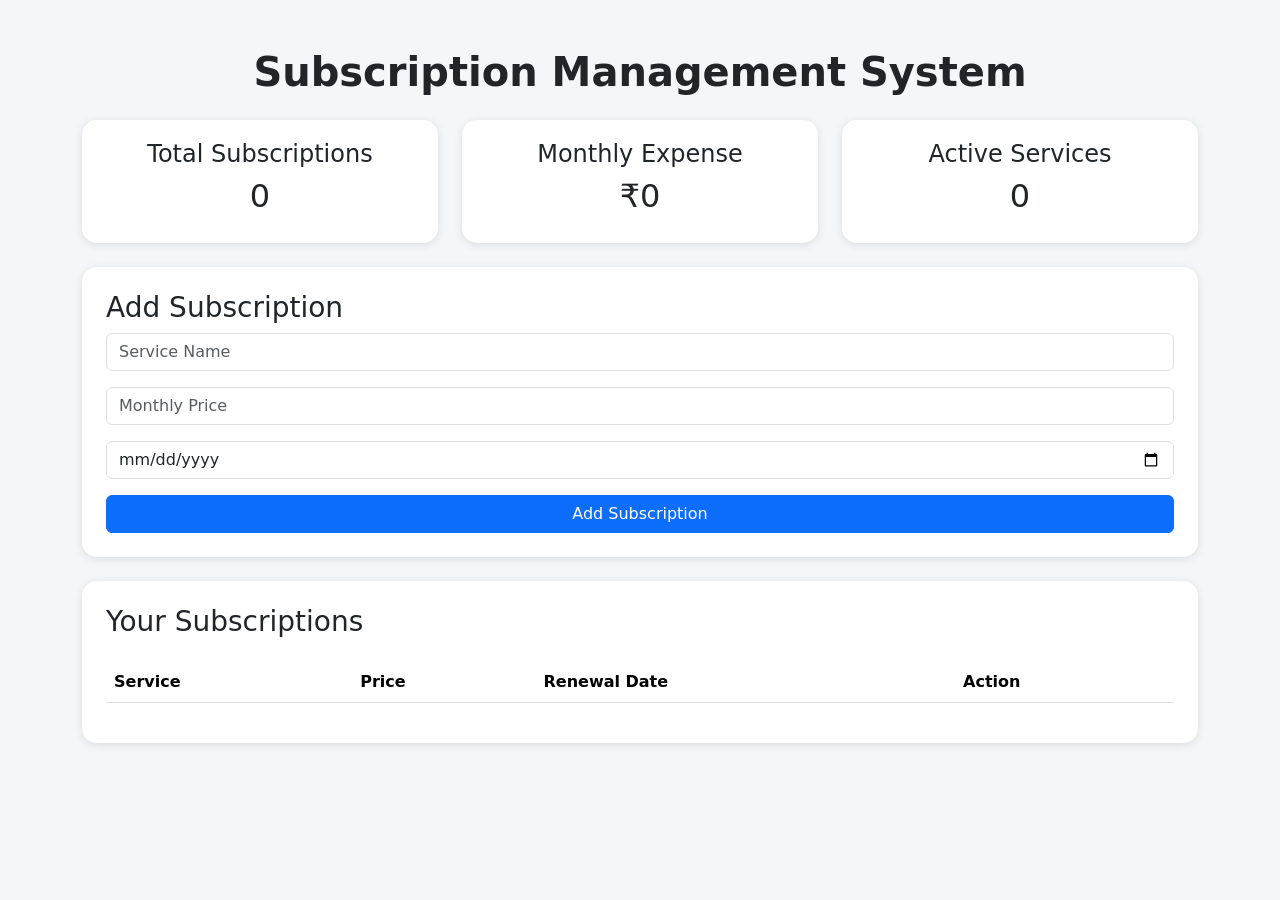
==== index.html @ 7b6d4971 "code" ====
<!DOCTYPE html>
<html lang="en">
<head>
<meta charset="UTF-8">
<meta name="viewport" content="width=device-width, initial-scale=1.0">

<title>Subscription Manager</title>

<link href="https://cdn.jsdelivr.net/npm/bootstrap@5.3.3/dist/css/bootstrap.min.css" rel="stylesheet">

<link rel="stylesheet" href="index.css">
</head>

<body>

<div class="container py-5">

    <h1 class="text-center mb-4">
        Subscription Management System
    </h1>

    <div class="row mb-4">

        <div class="col-md-4">
            <div class="card summary">
                <h4>Total Subscriptions</h4>
                <h2 id="totalSubs">0</h2>
            </div>
        </div>

        <div class="col-md-4">
            <div class="card summary">
                <h4>Monthly Expense</h4>
                <h2>₹<span id="totalExpense">0</span></h2>
            </div>
        </div>

        <div class="col-md-4">
            <div class="card summary">
                <h4>Active Services</h4>
                <h2 id="activeSubs">0</h2>
            </div>
        </div>

    </div>

    <div class="card p-4 mb-4">

        <h3>Add Subscription</h3>

        <form id="subscriptionForm">

            <input
                type="text"
                id="service"
                class="form-control mb-3"
                placeholder="Service Name"
                required
            >

            <input
                type="number"
                id="price"
                class="form-control mb-3"
                placeholder="Monthly Price"
                required
            >

            <input
                type="date"
                id="renewalDate"
                class="form-control mb-3"
                required
            >

            <button class="btn btn-primary">
                Add Subscription
            </button>

        </form>

    </div>

    <div class="card p-4">

        <h3>Your Subscriptions</h3>

        <table class="table mt-3">

            <thead>

                <tr>
                    <th>Service</th>
                    <th>Price</th>
                    <th>Renewal Date</th>
                    <th>Action</th>
                </tr>

            </thead>

            <tbody id="subscriptionList">

            </tbody>

        </table>

    </div>

</div>

<script src="p.js"></script>

</body>
</html>
---- index.css ----
body{
    background:#f4f6f9;
}

.summary{
    padding:20px;
    text-align:center;
    border:none;
    box-shadow:0 2px 10px rgba(0,0,0,.1);
}

.card{
    border:none;
    box-shadow:0 2px 10px rgba(0,0,0,.1);
    border-radius:15px;
}

h1{
    font-weight:bold;
}

button{
    width:100%;
}
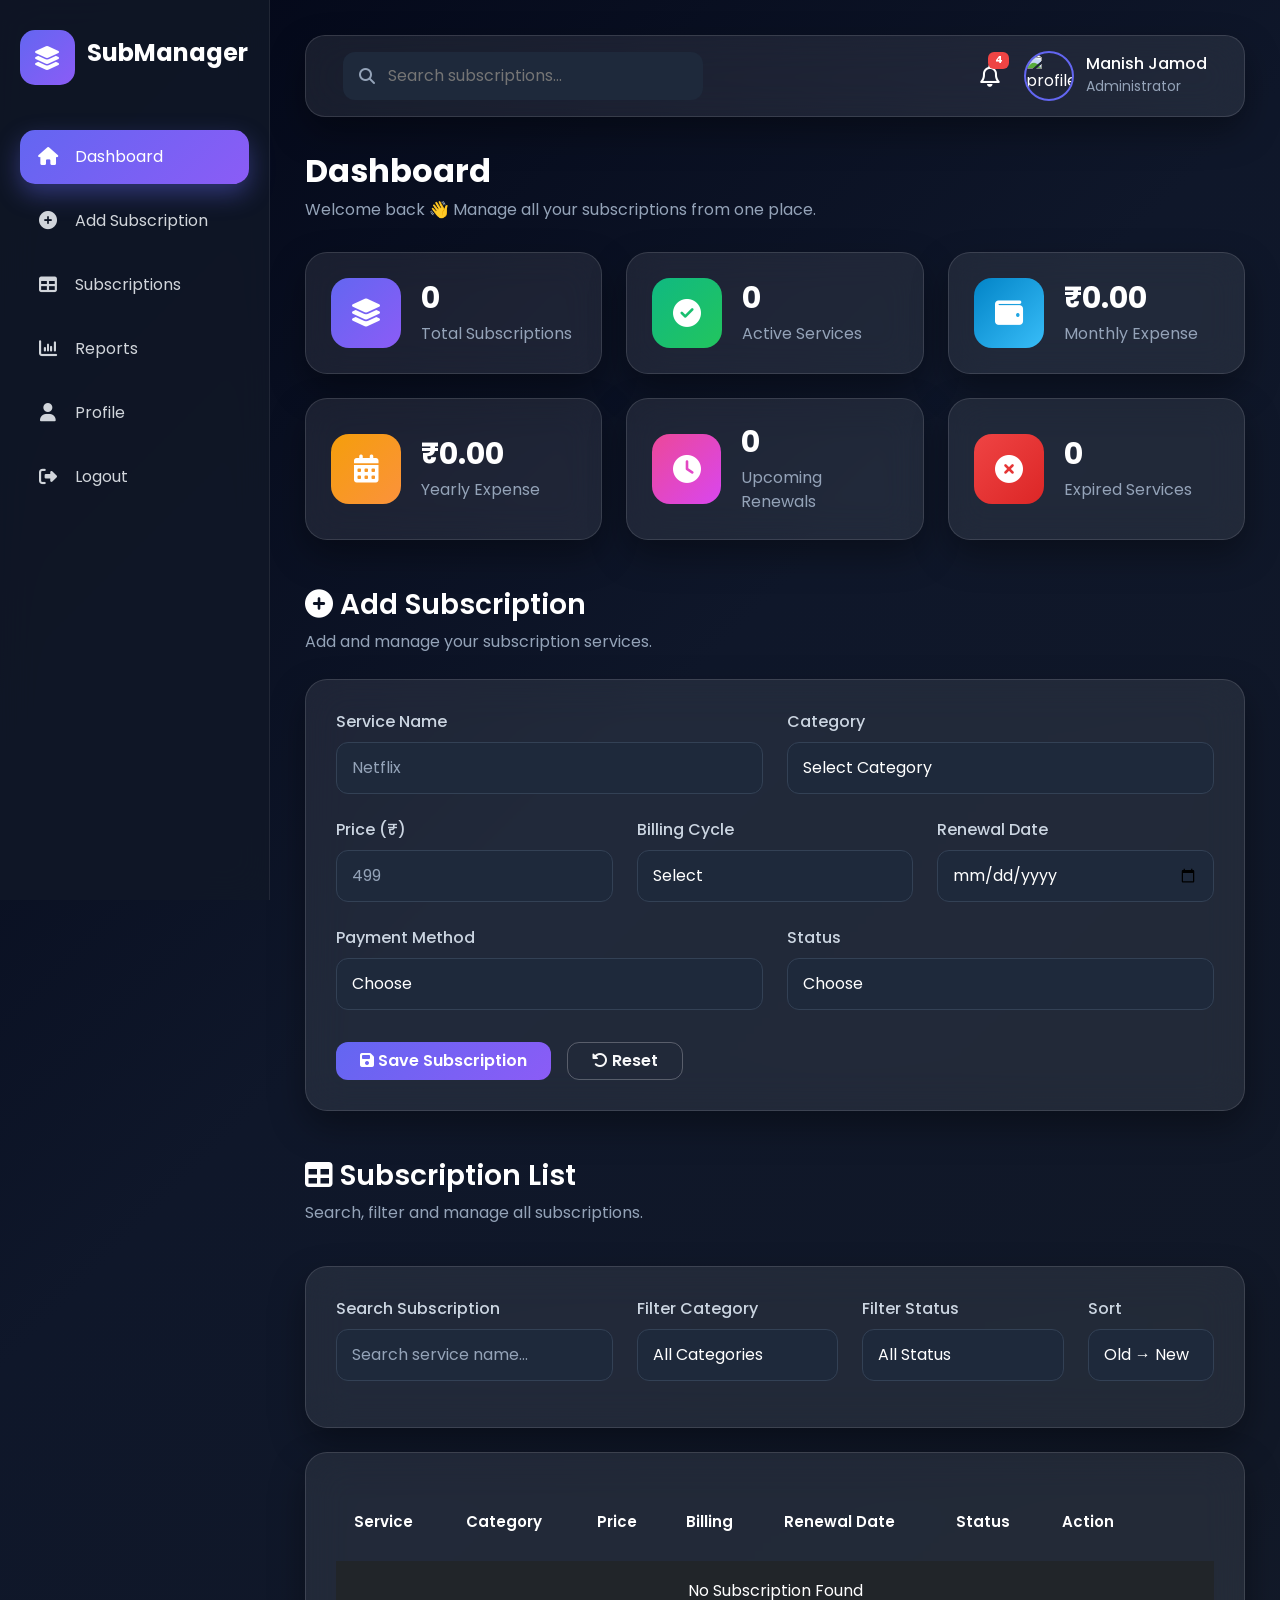
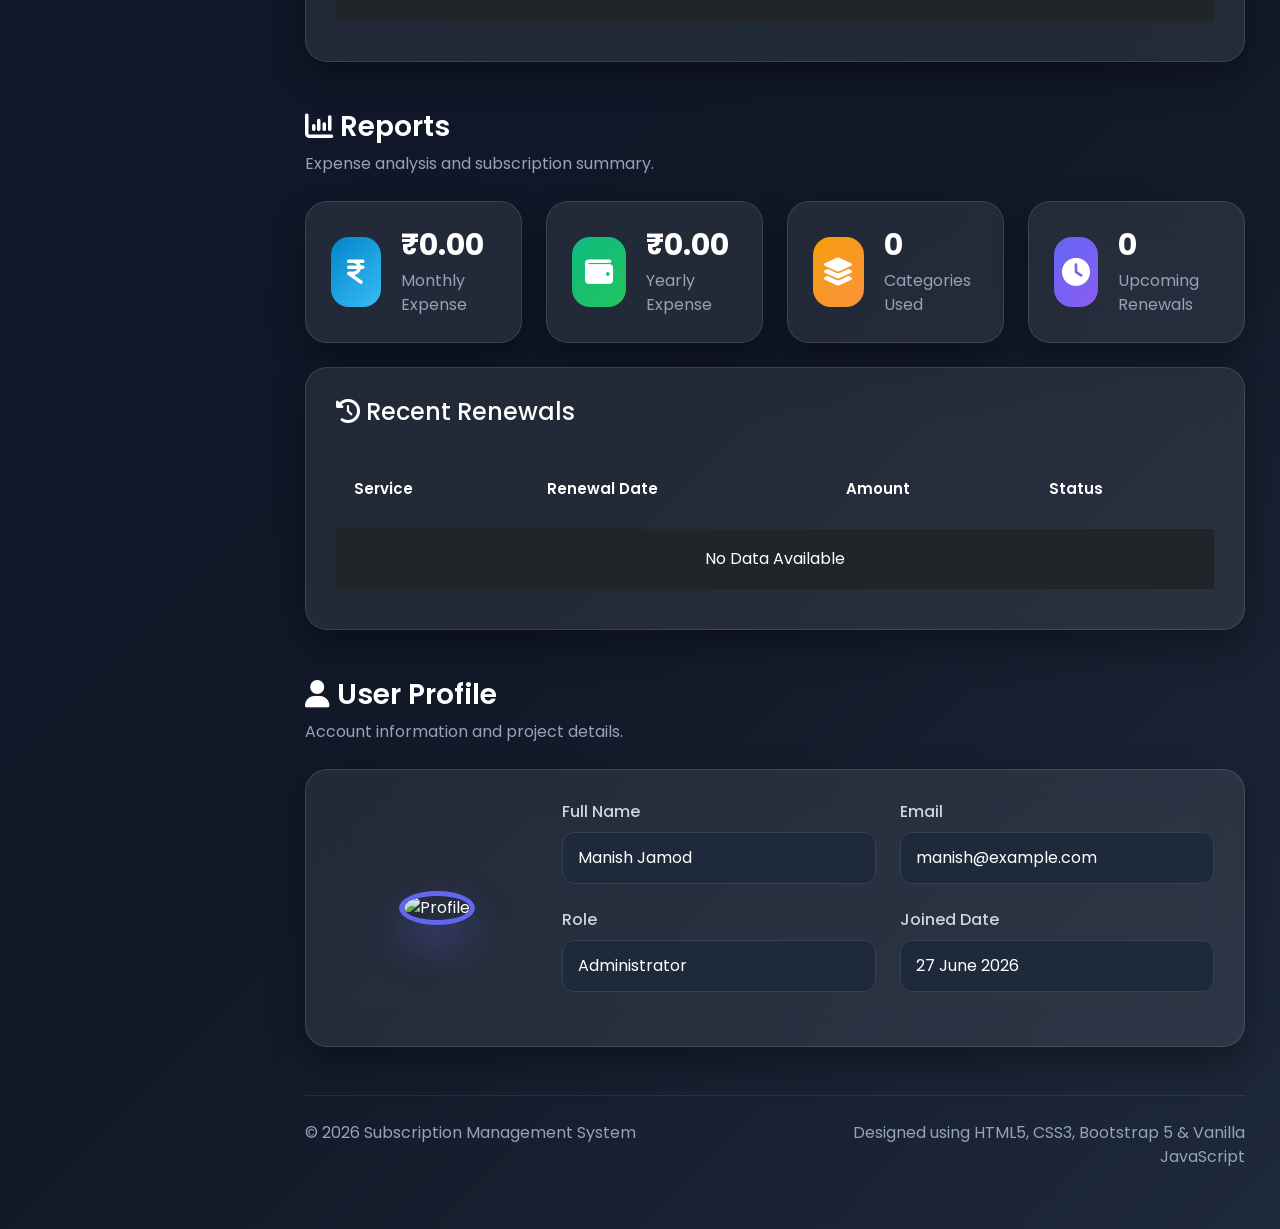
==== commit 8ed99f12: "project" ====
--- a/index.html
+++ b/index.html
@@ -1,114 +1,1150 @@
 <!DOCTYPE html>
 <html lang="en">
+
 <head>
-<meta charset="UTF-8">
-<meta name="viewport" content="width=device-width, initial-scale=1.0">
-
-<title>Subscription Manager</title>
-
-<link href="https://cdn.jsdelivr.net/npm/bootstrap@5.3.3/dist/css/bootstrap.min.css" rel="stylesheet">
-
-<link rel="stylesheet" href="index.css">
+
+    <meta charset="UTF-8">
+    <meta name="viewport" content="width=device-width, initial-scale=1.0">
+
+    <title>Subscription Management System</title>
+
+    <!-- Bootstrap CSS -->
+    <link href="https://cdn.jsdelivr.net/npm/bootstrap@5.3.3/dist/css/bootstrap.min.css" rel="stylesheet">
+
+    <!-- Font Awesome -->
+    <link rel="stylesheet"
+        href="https://cdnjs.cloudflare.com/ajax/libs/font-awesome/6.7.1/css/all.min.css">
+
+    <!-- Google Font -->
+    <link
+        href="https://fonts.googleapis.com/css2?family=Poppins:wght@300;400;500;600;700&display=swap"
+        rel="stylesheet">
+
+    <!-- Custom CSS -->
+    <link rel="stylesheet" href="index.css">
+
 </head>
 
 <body>
 
-<div class="container py-5">
-
-    <h1 class="text-center mb-4">
-        Subscription Management System
-    </h1>
-
-    <div class="row mb-4">
-
-        <div class="col-md-4">
-            <div class="card summary">
-                <h4>Total Subscriptions</h4>
-                <h2 id="totalSubs">0</h2>
+<div class="wrapper">
+
+    <!-- ================= SIDEBAR ================= -->
+
+    <aside class="sidebar">
+
+        <div class="logo">
+
+            <i class="fa-solid fa-layer-group"></i>
+
+            <h3>SubManager</h3>
+
+        </div>
+
+        <ul class="menu">
+
+            <li class="active">
+
+                <a href="#dashboard">
+
+                    <i class="fa-solid fa-house"></i>
+
+                    <span>Dashboard</span>
+
+                </a>
+
+            </li>
+
+            <li>
+
+                <a href="#subscription">
+
+                    <i class="fa-solid fa-plus-circle"></i>
+
+                    <span>Add Subscription</span>
+
+                </a>
+
+            </li>
+
+            <li>
+
+                <a href="#table">
+
+                    <i class="fa-solid fa-table"></i>
+
+                    <span>Subscriptions</span>
+
+                </a>
+
+            </li>
+
+            <li>
+
+                <a href="#reports">
+
+                    <i class="fa-solid fa-chart-column"></i>
+
+                    <span>Reports</span>
+
+                </a>
+
+            </li>
+
+            <li>
+
+                <a href="#profile">
+
+                    <i class="fa-solid fa-user"></i>
+
+                    <span>Profile</span>
+
+                </a>
+
+            </li>
+
+            <li>
+
+                <a href="login.html">
+
+                    <i class="fa-solid fa-right-from-bracket"></i>
+
+                    <span>Logout</span>
+
+                </a>
+
+            </li>
+
+        </ul>
+
+    </aside>
+
+    <!-- ================= MAIN ================= -->
+
+    <main class="main-content">
+
+        <!-- ================= NAVBAR ================= -->
+
+        <nav class="navbar navbar-expand-lg top-navbar">
+
+            <div class="container-fluid">
+
+                <button class="btn menu-btn d-lg-none">
+
+                    <i class="fa-solid fa-bars"></i>
+
+                </button>
+
+                <!-- Search -->
+
+                <div class="search-box">
+
+                    <i class="fa-solid fa-search"></i>
+
+                    <input
+                        type="text"
+                        id="searchInput"
+                        placeholder="Search subscriptions...">
+
+                </div>
+
+                <div class="nav-right">
+
+                    <!-- Notification -->
+
+                    <div class="notification">
+
+                        <i class="fa-regular fa-bell"></i>
+
+                        <span class="badge">4</span>
+
+                    </div>
+
+                    <!-- User -->
+
+                    <div class="user-profile">
+
+                        <img
+                        src="https://i.pravatar.cc/150?img=12"
+                        alt="profile">
+
+                        <div>
+
+                            <h6>Manish Jamod</h6>
+
+                            <small>Administrator</small>
+
+                        </div>
+
+                    </div>
+
+                </div>
+
             </div>
-        </div>
-
-        <div class="col-md-4">
-            <div class="card summary">
-                <h4>Monthly Expense</h4>
-                <h2>₹<span id="totalExpense">0</span></h2>
+
+        </nav>
+
+        <!-- ================= DASHBOARD ================= -->
+
+        <section
+        id="dashboard"
+        class="dashboard-section">
+
+            <div class="page-title">
+
+                <h2>
+
+                    Dashboard
+
+                </h2>
+
+                <p>
+
+                    Welcome back 👋 Manage all your subscriptions from one place.
+
+                </p>
+
             </div>
-        </div>
-
-        <div class="col-md-4">
-            <div class="card summary">
-                <h4>Active Services</h4>
-                <h2 id="activeSubs">0</h2>
+
+            <!-- Dashboard Cards -->
+
+            <div class="row g-4">
+
+                <div class="col-lg-4 col-md-6">
+
+                    <div class="dashboard-card">
+
+                        <div class="card-icon purple">
+
+                            <i class="fa-solid fa-layer-group"></i>
+
+                        </div>
+
+                        <div>
+
+                            <h3 id="totalSubscriptions">
+
+                                0
+
+                            </h3>
+
+                            <p>Total Subscriptions</p>
+
+                        </div>
+
+                    </div>
+
+                </div>
+
+                <div class="col-lg-4 col-md-6">
+
+                    <div class="dashboard-card">
+
+                        <div class="card-icon green">
+
+                            <i class="fa-solid fa-circle-check"></i>
+
+                        </div>
+
+                        <div>
+
+                            <h3 id="activeSubscriptions">
+
+                                0
+
+                            </h3>
+
+                            <p>Active Services</p>
+
+                        </div>
+
+                    </div>
+
+                </div>
+
+                <div class="col-lg-4 col-md-6">
+
+                    <div class="dashboard-card">
+
+                        <div class="card-icon blue">
+
+                            <i class="fa-solid fa-wallet"></i>
+
+                        </div>
+
+                        <div>
+
+                            <h3 id="monthlyExpense">
+
+                                ₹0
+
+                            </h3>
+
+                            <p>Monthly Expense</p>
+
+                        </div>
+
+                    </div>
+
+                </div>
+
+                <div class="col-lg-4 col-md-6">
+
+                    <div class="dashboard-card">
+
+                        <div class="card-icon orange">
+
+                            <i class="fa-solid fa-calendar-days"></i>
+
+                        </div>
+
+                        <div>
+
+                            <h3 id="yearlyExpense">
+
+                                ₹0
+
+                            </h3>
+
+                            <p>Yearly Expense</p>
+
+                        </div>
+
+                    </div>
+
+                </div>
+
+                <div class="col-lg-4 col-md-6">
+
+                    <div class="dashboard-card">
+
+                        <div class="card-icon pink">
+
+                            <i class="fa-solid fa-clock"></i>
+
+                        </div>
+
+                        <div>
+
+                            <h3 id="upcomingRenewals">
+
+                                0
+
+                            </h3>
+
+                            <p>Upcoming Renewals</p>
+
+                        </div>
+
+                    </div>
+
+                </div>
+
+                <div class="col-lg-4 col-md-6">
+
+                    <div class="dashboard-card">
+
+                        <div class="card-icon red">
+
+                            <i class="fa-solid fa-circle-xmark"></i>
+
+                        </div>
+
+                        <div>
+
+                            <h3 id="expiredSubscriptions">
+
+                                0
+
+                            </h3>
+
+                            <p>Expired Services</p>
+
+                        </div>
+
+                    </div>
+
+                </div>
+
             </div>
-        </div>
+
+            <!-- Next Part Continues Here -->
+                         <!-- ================= ADD SUBSCRIPTION ================= -->
+
+            <section
+                id="subscription"
+                class="content-section mt-5">
+
+                <div class="section-header">
+
+                    <h3>
+
+                        <i class="fa-solid fa-plus-circle"></i>
+
+                        Add Subscription
+
+                    </h3>
+
+                    <p>
+
+                        Add and manage your subscription services.
+
+                    </p>
+
+                </div>
+
+                <div class="glass-card">
+
+                    <form id="subscriptionForm">
+
+                        <div class="row">
+
+                            <!-- Service Name -->
+
+                            <div class="col-lg-6 mb-4">
+
+                                <label class="form-label">
+
+                                    Service Name
+
+                                </label>
+
+                                <input
+                                    type="text"
+                                    id="service"
+                                    class="form-control"
+                                    placeholder="Netflix"
+                                    required>
+
+                            </div>
+
+                            <!-- Category -->
+
+                            <div class="col-lg-6 mb-4">
+
+                                <label class="form-label">
+
+                                    Category
+
+                                </label>
+
+                                <select
+                                    id="category"
+                                    class="form-select"
+                                    required>
+
+                                    <option value="">Select Category</option>
+
+                                    <option>Entertainment</option>
+
+                                    <option>Music</option>
+
+                                    <option>Education</option>
+
+                                    <option>Cloud Storage</option>
+
+                                    <option>Software</option>
+
+                                    <option>Gaming</option>
+
+                                    <option>Shopping</option>
+
+                                    <option>Productivity</option>
+
+                                    <option>Health</option>
+
+                                    <option>Other</option>
+
+                                </select>
+
+                            </div>
+
+                            <!-- Price -->
+
+                            <div class="col-lg-4 mb-4">
+
+                                <label class="form-label">
+
+                                    Price (₹)
+
+                                </label>
+
+                                <input
+                                    type="number"
+                                    id="price"
+                                    class="form-control"
+                                    placeholder="499"
+                                    required>
+
+                            </div>
+
+                            <!-- Billing -->
+
+                            <div class="col-lg-4 mb-4">
+
+                                <label class="form-label">
+
+                                    Billing Cycle
+
+                                </label>
+
+                                <select
+                                    id="billing"
+                                    class="form-select"
+                                    required>
+
+                                    <option value="">Select</option>
+
+                                    <option>Monthly</option>
+
+                                    <option>Quarterly</option>
+
+                                    <option>Half Yearly</option>
+
+                                    <option>Yearly</option>
+
+                                </select>
+
+                            </div>
+
+                            <!-- Renewal -->
+
+                            <div class="col-lg-4 mb-4">
+
+                                <label class="form-label">
+
+                                    Renewal Date
+
+                                </label>
+
+                                <input
+                                    type="date"
+                                    id="renewal"
+                                    class="form-control"
+                                    required>
+
+                            </div>
+
+                            <!-- Payment -->
+
+                            <div class="col-lg-6 mb-4">
+
+                                <label class="form-label">
+
+                                    Payment Method
+
+                                </label>
+
+                                <select
+                                    id="payment"
+                                    class="form-select"
+                                    required>
+
+                                    <option value="">Choose</option>
+
+                                    <option>Credit Card</option>
+
+                                    <option>Debit Card</option>
+
+                                    <option>UPI</option>
+
+                                    <option>Net Banking</option>
+
+                                    <option>PayPal</option>
+
+                                    <option>Cash</option>
+
+                                </select>
+
+                            </div>
+
+                            <!-- Status -->
+
+                            <div class="col-lg-6 mb-4">
+
+                                <label class="form-label">
+
+                                    Status
+
+                                </label>
+
+                                <select
+                                    id="status"
+                                    class="form-select"
+                                    required>
+
+                                    <option value="">Choose</option>
+
+                                    <option>Active</option>
+
+                                    <option>Expired</option>
+
+                                    <option>Cancelled</option>
+
+                                </select>
+
+                            </div>
+
+                        </div>
+
+                        <div class="d-flex gap-3 mt-2">
+
+                            <button
+                                type="submit"
+                                class="btn btn-primary px-4">
+
+                                <i class="fa-solid fa-floppy-disk"></i>
+
+                                Save Subscription
+
+                            </button>
+
+                            <button
+                                type="reset"
+                                class="btn btn-outline-light px-4">
+
+                                <i class="fa-solid fa-rotate-left"></i>
+
+                                Reset
+
+                            </button>
+
+                        </div>
+
+                    </form>
+
+                </div>
+
+            </section>
+
+            <!-- ================= NEXT PART ================= -->
+
+            <!-- Part 3 starts from here -->
+                         <!-- ================= SUBSCRIPTION TABLE ================= -->
+
+            <section
+                id="table"
+                class="content-section mt-5">
+
+                <div class="section-header d-flex justify-content-between align-items-center flex-wrap">
+
+                    <div>
+
+                        <h3>
+
+                            <i class="fa-solid fa-table"></i>
+
+                            Subscription List
+
+                        </h3>
+
+                        <p>
+
+                            Search, filter and manage all subscriptions.
+
+                        </p>
+
+                    </div>
+
+                </div>
+
+                <!-- Filters -->
+
+                <div class="glass-card mb-4">
+
+                    <div class="row">
+
+                        <!-- Search -->
+
+                        <div class="col-lg-4 mb-3">
+
+                            <label class="form-label">
+
+                                Search Subscription
+
+                            </label>
+
+                            <input
+                                type="text"
+                                id="tableSearch"
+                                class="form-control"
+                                placeholder="Search service name...">
+
+                        </div>
+
+                        <!-- Category -->
+
+                        <div class="col-lg-3 mb-3">
+
+                            <label class="form-label">
+
+                                Filter Category
+
+                            </label>
+
+                            <select
+                                id="filterCategory"
+                                class="form-select">
+
+                                <option value="All">All Categories</option>
+
+                                <option>Entertainment</option>
+
+                                <option>Music</option>
+
+                                <option>Education</option>
+
+                                <option>Cloud Storage</option>
+
+                                <option>Software</option>
+
+                                <option>Gaming</option>
+
+                                <option>Shopping</option>
+
+                                <option>Productivity</option>
+
+                                <option>Health</option>
+
+                                <option>Other</option>
+
+                            </select>
+
+                        </div>
+
+                        <!-- Status -->
+
+                        <div class="col-lg-3 mb-3">
+
+                            <label class="form-label">
+
+                                Filter Status
+
+                            </label>
+
+                            <select
+                                id="filterStatus"
+                                class="form-select">
+
+                                <option value="All">All Status</option>
+
+                                <option>Active</option>
+
+                                <option>Expired</option>
+
+                                <option>Cancelled</option>
+
+                            </select>
+
+                        </div>
+
+                        <!-- Sort -->
+
+                        <div class="col-lg-2 mb-3">
+
+                            <label class="form-label">
+
+                                Sort
+
+                            </label>
+
+                            <select
+                                id="sortRenewal"
+                                class="form-select">
+
+                                <option value="asc">Old → New</option>
+
+                                <option value="desc">New → Old</option>
+
+                            </select>
+
+                        </div>
+
+                    </div>
+
+                </div>
+
+                <!-- Table -->
+
+                <div class="glass-card">
+
+                    <div class="table-responsive">
+
+                        <table class="table align-middle table-dark table-hover">
+
+                            <thead>
+
+                                <tr>
+
+                                    <th>Service</th>
+
+                                    <th>Category</th>
+
+                                    <th>Price</th>
+
+                                    <th>Billing</th>
+
+                                    <th>Renewal Date</th>
+
+                                    <th>Status</th>
+
+                                    <th width="170">
+
+                                        Action
+
+                                    </th>
+
+                                </tr>
+
+                            </thead>
+
+                            <tbody id="subscriptionTable">
+
+                                <!-- JavaScript will generate rows here -->
+
+                            </tbody>
+
+                        </table>
+
+                    </div>
+
+                </div>
+
+            </section>
+
+            <!-- ================= REPORTS SECTION ================= -->
+
+            <section
+                id="reports"
+                class="content-section mt-5">
+
+                <div class="section-header">
+
+                    <h3>
+
+                        <i class="fa-solid fa-chart-column"></i>
+
+                        Reports
+
+                    </h3>
+
+                    <p>
+
+                        Expense analysis and subscription summary.
+
+                    </p>
+
+                </div>
+
+                <div class="row g-4">
+
+                    <div class="col-lg-3">
+
+                        <div class="dashboard-card">
+
+                            <div class="card-icon blue">
+
+                                <i class="fa-solid fa-indian-rupee-sign"></i>
+
+                            </div>
+
+                            <div>
+
+                                <h3 id="reportMonthly">
+
+                                    ₹0
+
+                                </h3>
+
+                                <p>Monthly Expense</p>
+
+                            </div>
+
+                        </div>
+
+                    </div>
+
+                    <div class="col-lg-3">
+
+                        <div class="dashboard-card">
+
+                            <div class="card-icon green">
+
+                                <i class="fa-solid fa-wallet"></i>
+
+                            </div>
+
+                            <div>
+
+                                <h3 id="reportYearly">
+
+                                    ₹0
+
+                                </h3>
+
+                                <p>Yearly Expense</p>
+
+                            </div>
+
+                        </div>
+
+                    </div>
+
+                    <div class="col-lg-3">
+
+                        <div class="dashboard-card">
+
+                            <div class="card-icon orange">
+
+                                <i class="fa-solid fa-layer-group"></i>
+
+                            </div>
+
+                            <div>
+
+                                <h3 id="categoryCount">
+
+                                    0
+
+                                </h3>
+
+                                <p>Categories Used</p>
+
+                            </div>
+
+                        </div>
+
+                    </div>
+
+                    <div class="col-lg-3">
+
+                        <div class="dashboard-card">
+
+                            <div class="card-icon purple">
+
+                                <i class="fa-solid fa-clock"></i>
+
+                            </div>
+
+                            <div>
+
+                                <h3 id="renewalCount">
+
+                                    0
+
+                                </h3>
+
+                                <p>Upcoming Renewals</p>
+
+                            </div>
+
+                        </div>
+
+                    </div>
+
+                </div>
+
+                <!-- Continue in Part 4 -->
+                                 <!-- Recent Renewals -->
+
+                <div class="glass-card mt-4">
+
+                    <h4 class="mb-4">
+
+                        <i class="fa-solid fa-clock-rotate-left"></i>
+
+                        Recent Renewals
+
+                    </h4>
+
+                    <div class="table-responsive">
+
+                        <table class="table table-dark table-hover align-middle">
+
+                            <thead>
+
+                                <tr>
+
+                                    <th>Service</th>
+                                    <th>Renewal Date</th>
+                                    <th>Amount</th>
+                                    <th>Status</th>
+
+                                </tr>
+
+                            </thead>
+
+                            <tbody id="recentRenewals">
+
+                                <!-- JavaScript will populate recent renewals -->
+
+                            </tbody>
+
+                        </table>
+
+                    </div>
+
+                </div>
+
+            </section>
+
+            <!-- ================= PROFILE SECTION ================= -->
+
+            <section
+                id="profile"
+                class="content-section mt-5">
+
+                <div class="section-header">
+
+                    <h3>
+
+                        <i class="fa-solid fa-user"></i>
+
+                        User Profile
+
+                    </h3>
+
+                    <p>
+
+                        Account information and project details.
+
+                    </p>
+
+                </div>
+
+                <div class="glass-card">
+
+                    <div class="row align-items-center">
+
+                        <div class="col-lg-3 text-center">
+
+                            <img
+                                src="https://i.pravatar.cc/250?img=12"
+                                class="img-fluid rounded-circle profile-image"
+                                alt="Profile">
+
+                        </div>
+
+                        <div class="col-lg-9">
+
+                            <div class="row">
+
+                                <div class="col-md-6 mb-4">
+
+                                    <label class="form-label">
+
+                                        Full Name
+
+                                    </label>
+
+                                    <input
+                                        type="text"
+                                        class="form-control"
+                                        value="Manish Jamod"
+                                        readonly>
+
+                                </div>
+
+                                <div class="col-md-6 mb-4">
+
+                                    <label class="form-label">
+
+                                        Email
+
+                                    </label>
+
+                                    <input
+                                        type="email"
+                                        class="form-control"
+                                        value="manish@example.com"
+                                        readonly>
+
+                                </div>
+
+                                <div class="col-md-6 mb-4">
+
+                                    <label class="form-label">
+
+                                        Role
+
+                                    </label>
+
+                                    <input
+                                        type="text"
+                                        class="form-control"
+                                        value="Administrator"
+                                        readonly>
+
+                                </div>
+
+                                <div class="col-md-6 mb-4">
+
+                                    <label class="form-label">
+
+                                        Joined Date
+
+                                    </label>
+
+                                    <input
+                                        type="text"
+                                        class="form-control"
+                                        value="27 June 2026"
+                                        readonly>
+
+                                </div>
+
+                            </div>
+
+                        </div>
+
+                    </div>
+
+                </div>
+
+            </section>
+
+            <!-- ================= FOOTER ================= -->
+
+            <footer class="footer mt-5">
+
+                <div class="row">
+
+                    <div class="col-md-6">
+
+                        <p>
+
+                            © 2026 Subscription Management System
+
+                        </p>
+
+                    </div>
+
+                    <div class="col-md-6 text-md-end">
+
+                        <p>
+
+                            Designed using HTML5, CSS3, Bootstrap 5 & Vanilla JavaScript
+
+                        </p>
+
+                    </div>
+
+                </div>
+
+            </footer>
+
+        </main>
 
     </div>
 
-    <div class="card p-4 mb-4">
-
-        <h3>Add Subscription</h3>
-
-        <form id="subscriptionForm">
-
-            <input
-                type="text"
-                id="service"
-                class="form-control mb-3"
-                placeholder="Service Name"
-                required
-            >
-
-            <input
-                type="number"
-                id="price"
-                class="form-control mb-3"
-                placeholder="Monthly Price"
-                required
-            >
-
-            <input
-                type="date"
-                id="renewalDate"
-                class="form-control mb-3"
-                required
-            >
-
-            <button class="btn btn-primary">
-                Add Subscription
-            </button>
-
-        </form>
-
-    </div>
-
-    <div class="card p-4">
-
-        <h3>Your Subscriptions</h3>
-
-        <table class="table mt-3">
-
-            <thead>
-
-                <tr>
-                    <th>Service</th>
-                    <th>Price</th>
-                    <th>Renewal Date</th>
-                    <th>Action</th>
-                </tr>
-
-            </thead>
-
-            <tbody id="subscriptionList">
-
-            </tbody>
-
-        </table>
-
-    </div>
-
-</div>
-
-<script src="p.js"></script>
+    <!-- Bootstrap -->
+
+    <script src="https://cdn.jsdelivr.net/npm/bootstrap@5.3.3/dist/js/bootstrap.bundle.min.js"></script>
+
+    <!-- Custom JavaScript -->
+
+    <script src="p.js"></script>
 
 </body>
+
 </html>
--- a/index.css
+++ b/index.css
@@ -1,24 +1,1061 @@
+/* ==========================================
+   GOOGLE FONT & RESET
+========================================== */
+
+*{
+    margin:0;
+    padding:0;
+    box-sizing:border-box;
+    font-family:'Poppins',sans-serif;
+}
+
+:root{
+
+    --primary:#6366f1;
+    --secondary:#8b5cf6;
+    --success:#22c55e;
+    --danger:#ef4444;
+    --warning:#f59e0b;
+    --info:#0ea5e9;
+
+    --dark:#0f172a;
+    --dark2:#111827;
+    --dark3:#1e293b;
+
+    --white:#ffffff;
+    --text:#cbd5e1;
+
+    --glass:rgba(255,255,255,.08);
+    --glass2:rgba(255,255,255,.12);
+
+    --border:rgba(255,255,255,.12);
+
+    --shadow:
+    0 15px 35px rgba(0,0,0,.35);
+
+}
+
 body{
-    background:#f4f6f9;
-}
-
-.summary{
-    padding:20px;
+
+    background:
+    linear-gradient(
+        135deg,
+        #020617,
+        #0f172a,
+        #111827,
+        #1e293b
+    );
+
+    color:var(--white);
+
+    min-height:100vh;
+
+    overflow-x:hidden;
+
+}
+
+/* ==========================================
+   WRAPPER
+========================================== */
+
+.wrapper{
+
+    display:flex;
+
+    min-height:100vh;
+
+}
+
+/* ==========================================
+   SIDEBAR
+========================================== */
+
+.sidebar{
+
+    width:270px;
+
+    background:rgba(17,24,39,.85);
+
+    backdrop-filter:blur(18px);
+
+    border-right:1px solid rgba(255,255,255,.08);
+
+    position:fixed;
+
+    left:0;
+
+    top:0;
+
+    bottom:0;
+
+    padding:30px 20px;
+
+    z-index:1000;
+
+}
+
+.logo{
+
+    display:flex;
+
+    align-items:center;
+
+    gap:12px;
+
+    margin-bottom:45px;
+
+}
+
+.logo i{
+
+    width:55px;
+    height:55px;
+
+    border-radius:15px;
+
+    display:flex;
+    justify-content:center;
+    align-items:center;
+
+    font-size:24px;
+
+    background:
+    linear-gradient(
+        135deg,
+        var(--primary),
+        var(--secondary)
+    );
+
+}
+
+.logo h3{
+
+    font-size:24px;
+
+    font-weight:700;
+
+}
+
+.menu{
+
+    list-style:none;
+
+    padding-left:0;
+
+}
+
+.menu li{
+
+    margin-bottom:10px;
+
+}
+
+.menu li a{
+
+    display:flex;
+
+    align-items:center;
+
+    gap:15px;
+
+    text-decoration:none;
+
+    color:#d1d5db;
+
+    padding:15px;
+
+    border-radius:15px;
+
+    transition:.35s;
+
+}
+
+.menu li a i{
+
+    width:25px;
+
     text-align:center;
+
+    font-size:18px;
+
+}
+
+.menu li:hover a{
+
+    background:var(--glass);
+
+    color:#fff;
+
+}
+
+.menu li.active a{
+
+    background:
+    linear-gradient(
+        135deg,
+        var(--primary),
+        var(--secondary)
+    );
+
+    color:#fff;
+
+    box-shadow:
+    0 10px 25px rgba(99,102,241,.4);
+
+}
+
+/* ==========================================
+   MAIN
+========================================== */
+
+.main-content{
+
+    margin-left:270px;
+
+    width:calc(100% - 270px);
+
+    padding:35px;
+
+}
+
+/* ==========================================
+   NAVBAR
+========================================== */
+
+.top-navbar{
+
+    background:var(--glass);
+
+    backdrop-filter:blur(20px);
+
+    border:1px solid var(--border);
+
+    border-radius:20px;
+
+    padding:15px 25px;
+
+    margin-bottom:35px;
+
+    box-shadow:var(--shadow);
+
+}
+
+.search-box{
+
+    position:relative;
+
+    width:360px;
+
+}
+
+.search-box input{
+
+    width:100%;
+
+    background:#1e293b;
+
     border:none;
-    box-shadow:0 2px 10px rgba(0,0,0,.1);
-}
-
-.card{
+
+    outline:none;
+
+    color:#fff;
+
+    border-radius:12px;
+
+    padding:12px 18px 12px 45px;
+
+}
+
+.search-box i{
+
+    position:absolute;
+
+    left:16px;
+
+    top:50%;
+
+    transform:translateY(-50%);
+
+    color:#94a3b8;
+
+}
+
+.nav-right{
+
+    display:flex;
+
+    align-items:center;
+
+    gap:25px;
+
+}
+
+.notification{
+
+    position:relative;
+
+    font-size:22px;
+
+    cursor:pointer;
+
+}
+
+.notification .badge{
+
+    position:absolute;
+
+    top:-8px;
+
+    right:-10px;
+
+    background:#ef4444;
+
+    color:#fff;
+
+    font-size:10px;
+
+}
+
+.user-profile{
+
+    display:flex;
+
+    align-items:center;
+
+    gap:12px;
+
+}
+
+.user-profile img{
+
+    width:50px;
+
+    height:50px;
+
+    border-radius:50%;
+
+    border:2px solid var(--primary);
+
+}
+
+.user-profile h6{
+
+    margin:0;
+
+}
+
+.user-profile small{
+
+    color:#94a3b8;
+
+}
+
+/* ==========================================
+   SECTION TITLES
+========================================== */
+
+.page-title{
+
+    margin-bottom:30px;
+
+}
+
+.page-title h2{
+
+    font-size:32px;
+
+    font-weight:700;
+
+}
+
+.page-title p{
+
+    color:#94a3b8;
+
+}
+
+.section-header{
+
+    margin-bottom:25px;
+
+}
+
+.section-header h3{
+
+    font-weight:600;
+
+}
+
+.section-header p{
+
+    color:#94a3b8;
+
+}
+/* ==========================================
+   DASHBOARD CARDS
+========================================== */
+
+.dashboard-card{
+
+    display:flex;
+
+    align-items:center;
+
+    gap:20px;
+
+    background:var(--glass);
+
+    backdrop-filter:blur(18px);
+
+    border:1px solid var(--border);
+
+    border-radius:22px;
+
+    padding:25px;
+
+    box-shadow:var(--shadow);
+
+    transition:.35s ease;
+
+    height:100%;
+
+}
+
+.dashboard-card:hover{
+
+    transform:translateY(-8px);
+
+    box-shadow:0 25px 45px rgba(0,0,0,.45);
+
+}
+
+.dashboard-card h3{
+
+    margin:0;
+
+    font-size:30px;
+
+    font-weight:700;
+
+}
+
+.dashboard-card p{
+
+    margin-top:6px;
+
+    margin-bottom:0;
+
+    color:#94a3b8;
+
+}
+
+.card-icon{
+
+    width:70px;
+
+    height:70px;
+
+    border-radius:18px;
+
+    display:flex;
+
+    justify-content:center;
+
+    align-items:center;
+
+    font-size:28px;
+
+    color:#fff;
+
+}
+
+.purple{
+
+    background:linear-gradient(135deg,#6366f1,#8b5cf6);
+
+}
+
+.green{
+
+    background:linear-gradient(135deg,#10b981,#22c55e);
+
+}
+
+.blue{
+
+    background:linear-gradient(135deg,#0284c7,#38bdf8);
+
+}
+
+.orange{
+
+    background:linear-gradient(135deg,#f59e0b,#fb923c);
+
+}
+
+.red{
+
+    background:linear-gradient(135deg,#ef4444,#dc2626);
+
+}
+
+.pink{
+
+    background:linear-gradient(135deg,#ec4899,#d946ef);
+
+}
+
+/* ==========================================
+   GLASS CARD
+========================================== */
+
+.glass-card{
+
+    background:var(--glass);
+
+    backdrop-filter:blur(20px);
+
+    border:1px solid var(--border);
+
+    border-radius:22px;
+
+    padding:30px;
+
+    box-shadow:var(--shadow);
+
+}
+
+/* ==========================================
+   FORM
+========================================== */
+
+.form-label{
+
+    color:#cbd5e1;
+
+    font-weight:500;
+
+    margin-bottom:8px;
+
+}
+
+.form-control,
+.form-select{
+
+    background:#1e293b !important;
+
+    color:#fff !important;
+
+    border:1px solid #334155 !important;
+
+    border-radius:12px;
+
+    padding:13px 15px;
+
+    box-shadow:none !important;
+
+    transition:.3s;
+
+}
+
+.form-control:focus,
+.form-select:focus{
+
+    border-color:var(--primary) !important;
+
+    box-shadow:
+    0 0 0 .2rem rgba(99,102,241,.25) !important;
+
+}
+
+.form-control::placeholder{
+
+    color:#94a3b8;
+
+}
+
+/* Dropdown options */
+
+.form-select option{
+
+    background:#111827;
+
+    color:#fff;
+
+}
+
+/* ==========================================
+   BUTTONS
+========================================== */
+
+.btn{
+
+    border-radius:12px;
+
+    font-weight:600;
+
+    transition:.3s;
+
+}
+
+.btn-primary{
+
+    background:linear-gradient(
+        135deg,
+        var(--primary),
+        var(--secondary)
+    );
+
     border:none;
-    box-shadow:0 2px 10px rgba(0,0,0,.1);
-    border-radius:15px;
-}
-
-h1{
-    font-weight:bold;
-}
-
-button{
-    width:100%;
-}
+
+}
+
+.btn-primary:hover{
+
+    transform:translateY(-2px);
+
+    box-shadow:0 12px 30px rgba(99,102,241,.45);
+
+}
+
+.btn-outline-light{
+
+    border:1px solid rgba(255,255,255,.25);
+
+}
+
+.btn-outline-light:hover{
+
+    background:#fff;
+
+    color:#000;
+
+}
+
+/* ==========================================
+   CONTENT SECTION
+========================================== */
+
+.content-section{
+
+    margin-top:45px;
+
+}
+
+/* ==========================================
+   ANIMATION
+========================================== */
+
+.dashboard-card,
+.glass-card{
+
+    animation:fadeUp .6s ease;
+
+}
+
+@keyframes fadeUp{
+
+    from{
+
+        opacity:0;
+
+        transform:translateY(25px);
+
+    }
+
+    to{
+
+        opacity:1;
+
+        transform:translateY(0);
+
+    }
+
+}
+/* ==========================================
+   TABLE
+========================================== */
+
+.table-responsive{
+
+    overflow-x:auto;
+
+}
+
+.table{
+
+    margin-bottom:0;
+
+    border-collapse:separate;
+
+    border-spacing:0 10px;
+
+}
+
+.table thead th{
+
+    background:transparent;
+
+    color:#ffffff;
+
+    font-size:15px;
+
+    font-weight:600;
+
+    border:none;
+
+    padding:18px;
+
+}
+
+.table tbody tr{
+
+    background:rgba(255,255,255,.05);
+
+    transition:.3s;
+
+}
+
+.table tbody tr:hover{
+
+    background:rgba(255,255,255,.10);
+
+    transform:scale(1.01);
+
+}
+
+.table tbody td{
+
+    border:none;
+
+    padding:18px;
+
+    vertical-align:middle;
+
+}
+
+/* ==========================================
+   STATUS BADGES
+========================================== */
+
+.status{
+
+    display:inline-block;
+
+    padding:7px 15px;
+
+    border-radius:30px;
+
+    font-size:13px;
+
+    font-weight:600;
+
+    color:#fff;
+
+}
+
+.status.active{
+
+    background:#16a34a;
+
+}
+
+.status.expired{
+
+    background:#dc2626;
+
+}
+
+.status.cancelled{
+
+    background:#f59e0b;
+
+}
+
+/* ==========================================
+   ACTION BUTTONS
+========================================== */
+
+.action-btn{
+
+    width:40px;
+
+    height:40px;
+
+    border:none;
+
+    border-radius:10px;
+
+    color:#fff;
+
+    margin-right:8px;
+
+    transition:.3s;
+
+}
+
+.edit-btn{
+
+    background:#3b82f6;
+
+}
+
+.delete-btn{
+
+    background:#ef4444;
+
+}
+
+.action-btn:hover{
+
+    transform:translateY(-3px);
+
+    box-shadow:0 10px 20px rgba(0,0,0,.35);
+
+}
+
+/* ==========================================
+   PROFILE
+========================================== */
+
+.profile-image{
+
+    width:180px;
+
+    height:180px;
+
+    object-fit:cover;
+
+    border:5px solid var(--primary);
+
+    box-shadow:0 20px 40px rgba(99,102,241,.35);
+
+}
+
+/* ==========================================
+   FOOTER
+========================================== */
+
+.footer{
+
+    margin-top:50px;
+
+    padding:25px 0;
+
+    border-top:1px solid rgba(255,255,255,.08);
+
+}
+
+.footer p{
+
+    margin:0;
+
+    color:#94a3b8;
+
+}
+
+/* ==========================================
+   SCROLLBAR
+========================================== */
+
+::-webkit-scrollbar{
+
+    width:10px;
+
+}
+
+::-webkit-scrollbar-track{
+
+    background:#0f172a;
+
+}
+
+::-webkit-scrollbar-thumb{
+
+    background:linear-gradient(
+        var(--primary),
+        var(--secondary)
+    );
+
+    border-radius:10px;
+
+}
+
+::-webkit-scrollbar-thumb:hover{
+
+    background:#8b5cf6;
+
+}
+
+/* ==========================================
+   RESPONSIVE
+========================================== */
+
+@media(max-width:1200px){
+
+    .search-box{
+
+        width:260px;
+
+    }
+
+}
+
+@media(max-width:992px){
+
+    .sidebar{
+
+        width:80px;
+
+        padding:25px 10px;
+
+    }
+
+    .sidebar .logo h3{
+
+        display:none;
+
+    }
+
+    .menu li a span{
+
+        display:none;
+
+    }
+
+    .menu li a{
+
+        justify-content:center;
+
+    }
+
+    .main-content{
+
+        margin-left:80px;
+
+        width:calc(100% - 80px);
+
+    }
+
+    .dashboard-card{
+
+        padding:20px;
+
+    }
+
+}
+
+@media(max-width:768px){
+
+    .main-content{
+
+        margin-left:0;
+
+        width:100%;
+
+        padding:20px;
+
+    }
+
+    .sidebar{
+
+        display:none;
+
+    }
+
+    .top-navbar{
+
+        padding:15px;
+
+    }
+
+    .nav-right{
+
+        gap:15px;
+
+    }
+
+    .search-box{
+
+        width:100%;
+
+        margin-bottom:15px;
+
+    }
+
+    .top-navbar .container-fluid{
+
+        display:block;
+
+    }
+
+    .user-profile h6,
+    .user-profile small{
+
+        display:none;
+
+    }
+
+    .glass-card{
+
+        padding:20px;
+
+    }
+
+    .dashboard-card{
+
+        flex-direction:column;
+
+        text-align:center;
+
+    }
+
+}
+
+@media(max-width:576px){
+
+    .page-title h2{
+
+        font-size:24px;
+
+    }
+
+    .dashboard-card h3{
+
+        font-size:24px;
+
+    }
+
+    .card-icon{
+
+        width:60px;
+
+        height:60px;
+
+        font-size:24px;
+
+    }
+
+    .profile-image{
+
+        width:130px;
+
+        height:130px;
+
+        margin-bottom:20px;
+
+    }
+
+    .btn{
+
+        width:100%;
+
+        margin-bottom:10px;
+
+    }
+
+}
+
+/* ==========================================
+   END OF FILE
+========================================== */
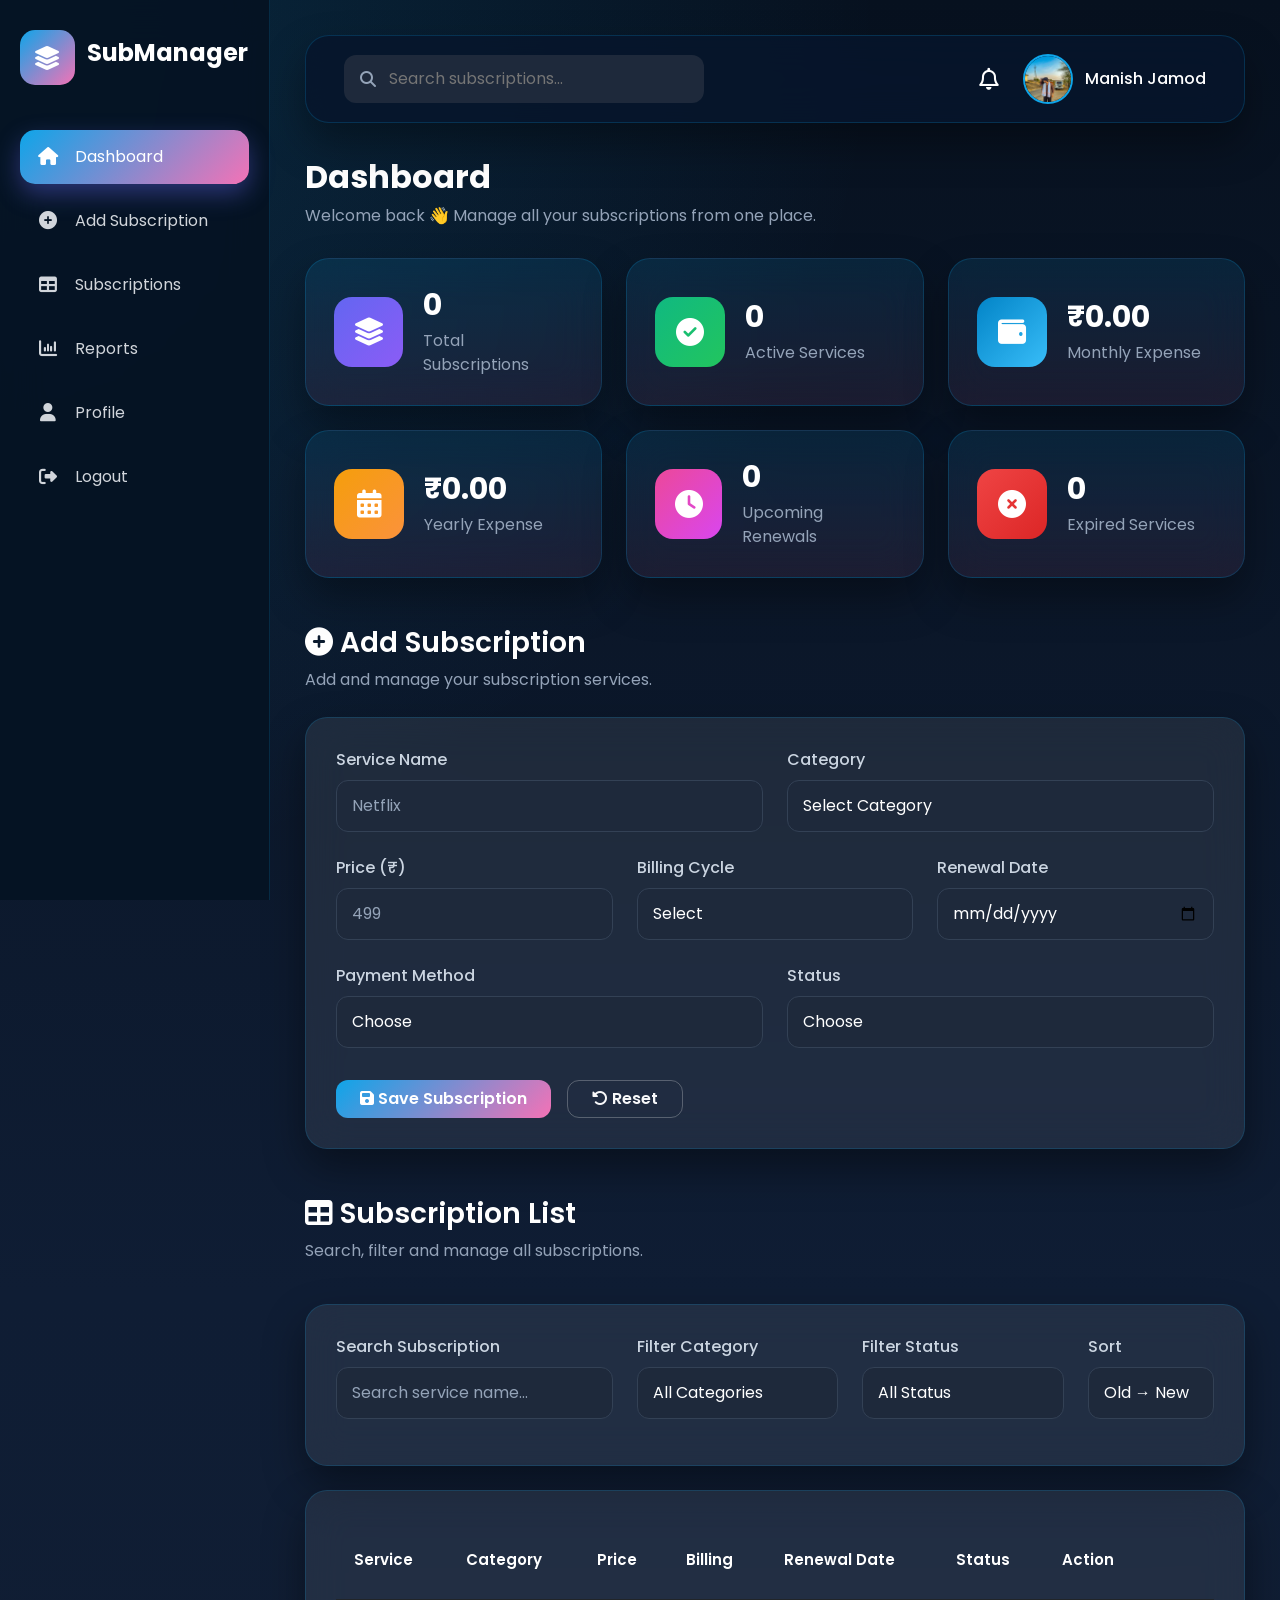
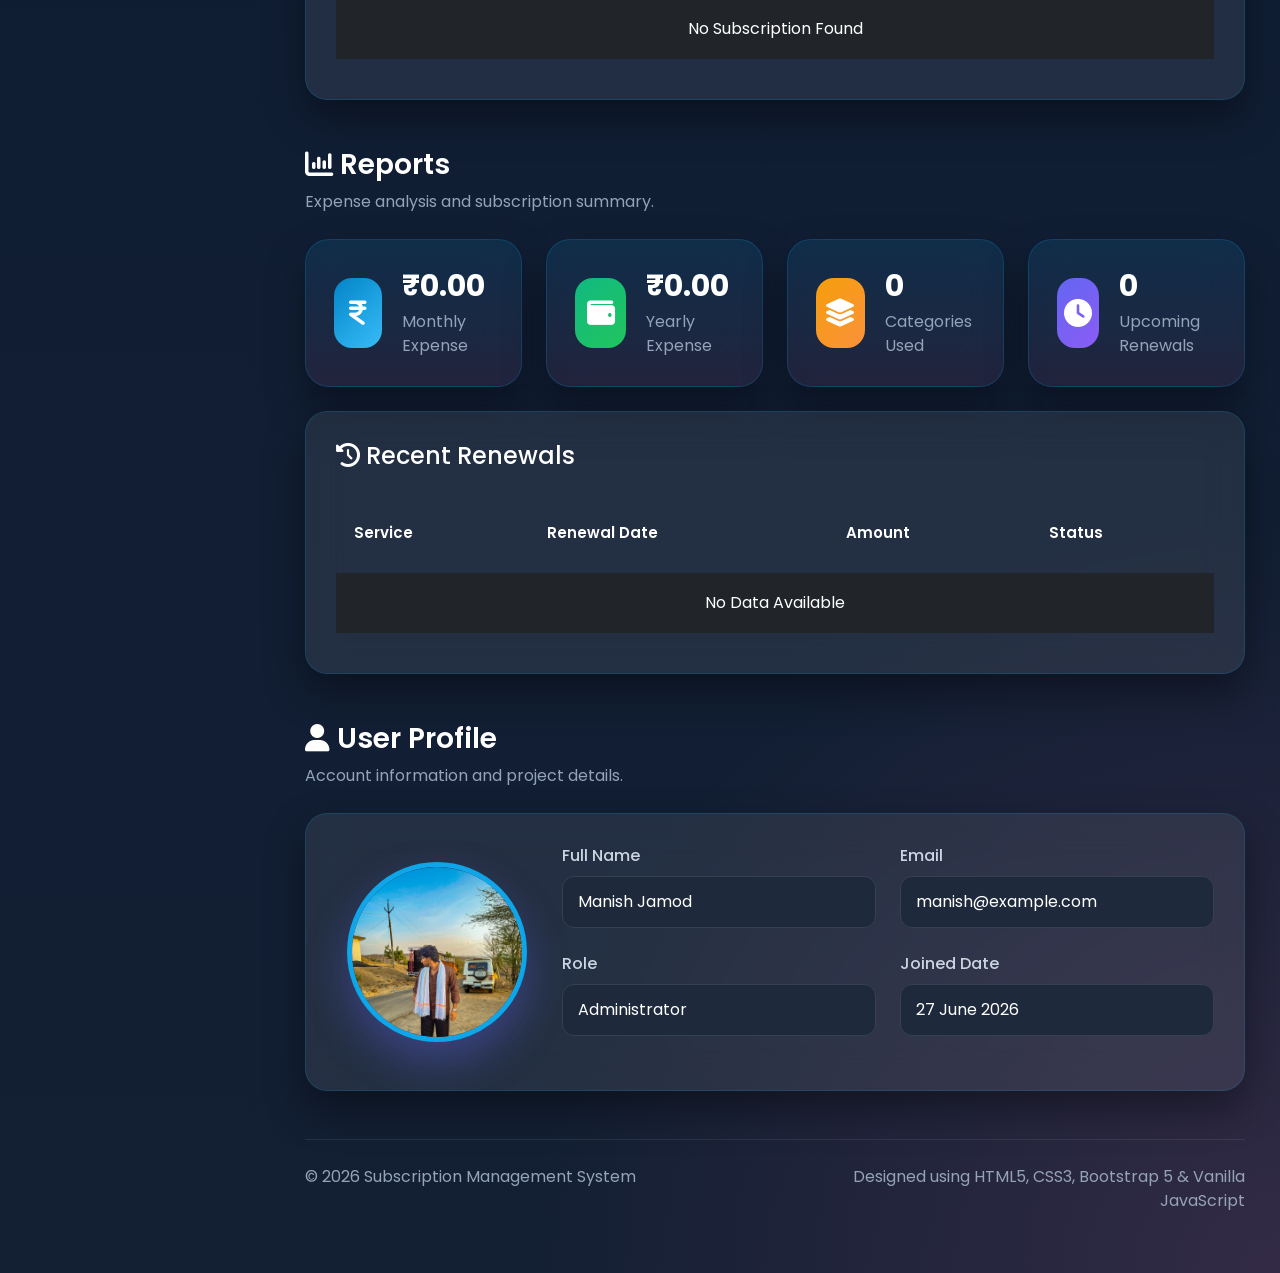
==== commit 6a54ba88: "project" ====
--- a/index.html
+++ b/index.html
@@ -8,19 +8,15 @@
 
     <title>Subscription Management System</title>
 
-    <!-- Bootstrap CSS -->
     <link href="https://cdn.jsdelivr.net/npm/bootstrap@5.3.3/dist/css/bootstrap.min.css" rel="stylesheet">
 
-    <!-- Font Awesome -->
     <link rel="stylesheet"
         href="https://cdnjs.cloudflare.com/ajax/libs/font-awesome/6.7.1/css/all.min.css">
 
-    <!-- Google Font -->
     <link
         href="https://fonts.googleapis.com/css2?family=Poppins:wght@300;400;500;600;700&display=swap"
         rel="stylesheet">
 
-    <!-- Custom CSS -->
     <link rel="stylesheet" href="index.css">
 
 </head>
@@ -29,7 +25,6 @@
 
 <div class="wrapper">
 
-    <!-- ================= SIDEBAR ================= -->
 
     <aside class="sidebar">
 
@@ -119,12 +114,8 @@
 
     </aside>
 
-    <!-- ================= MAIN ================= -->
-
     <main class="main-content">
 
-        <!-- ================= NAVBAR ================= -->
-
         <nav class="navbar navbar-expand-lg top-navbar">
 
             <div class="container-fluid">
@@ -134,8 +125,6 @@
                     <i class="fa-solid fa-bars"></i>
 
                 </button>
-
-                <!-- Search -->
 
                 <div class="search-box">
 
@@ -150,30 +139,23 @@
 
                 <div class="nav-right">
 
-                    <!-- Notification -->
 
                     <div class="notification">
 
                         <i class="fa-regular fa-bell"></i>
 
-                        <span class="badge">4</span>
-
-                    </div>
-
-                    <!-- User -->
+                    </div>
 
                     <div class="user-profile">
 
                         <img
-                        src="https://i.pravatar.cc/150?img=12"
+                        src="./image.png"
                         alt="profile">
 
                         <div>
 
                             <h6>Manish Jamod</h6>
 
-                            <small>Administrator</small>
-
                         </div>
 
                     </div>
@@ -183,8 +165,6 @@
             </div>
 
         </nav>
-
-        <!-- ================= DASHBOARD ================= -->
 
         <section
         id="dashboard"
@@ -206,8 +186,6 @@
 
             </div>
 
-            <!-- Dashboard Cards -->
-
             <div class="row g-4">
 
                 <div class="col-lg-4 col-md-6">
@@ -368,8 +346,6 @@
 
             </div>
 
-            <!-- Next Part Continues Here -->
-                         <!-- ================= ADD SUBSCRIPTION ================= -->
 
             <section
                 id="subscription"
@@ -399,7 +375,6 @@
 
                         <div class="row">
 
-                            <!-- Service Name -->
 
                             <div class="col-lg-6 mb-4">
 
@@ -418,7 +393,6 @@
 
                             </div>
 
-                            <!-- Category -->
 
                             <div class="col-lg-6 mb-4">
 
@@ -458,8 +432,6 @@
                                 </select>
 
                             </div>
-
-                            <!-- Price -->
 
                             <div class="col-lg-4 mb-4">
 
@@ -478,8 +450,6 @@
 
                             </div>
 
-                            <!-- Billing -->
-
                             <div class="col-lg-4 mb-4">
 
                                 <label class="form-label">
@@ -506,8 +476,6 @@
                                 </select>
 
                             </div>
-
-                            <!-- Renewal -->
 
                             <div class="col-lg-4 mb-4">
 
@@ -525,8 +493,6 @@
 
                             </div>
 
-                            <!-- Payment -->
-
                             <div class="col-lg-6 mb-4">
 
                                 <label class="form-label">
@@ -558,8 +524,6 @@
 
                             </div>
 
-                            <!-- Status -->
-
                             <div class="col-lg-6 mb-4">
 
                                 <label class="form-label">
@@ -617,10 +581,6 @@
 
             </section>
 
-            <!-- ================= NEXT PART ================= -->
-
-            <!-- Part 3 starts from here -->
-                         <!-- ================= SUBSCRIPTION TABLE ================= -->
 
             <section
                 id="table"
@@ -648,13 +608,11 @@
 
                 </div>
 
-                <!-- Filters -->
 
                 <div class="glass-card mb-4">
 
                     <div class="row">
 
-                        <!-- Search -->
 
                         <div class="col-lg-4 mb-3">
 
@@ -672,7 +630,6 @@
 
                         </div>
 
-                        <!-- Category -->
 
                         <div class="col-lg-3 mb-3">
 
@@ -712,8 +669,6 @@
 
                         </div>
 
-                        <!-- Status -->
-
                         <div class="col-lg-3 mb-3">
 
                             <label class="form-label">
@@ -738,7 +693,6 @@
 
                         </div>
 
-                        <!-- Sort -->
 
                         <div class="col-lg-2 mb-3">
 
@@ -800,7 +754,6 @@
 
                             <tbody id="subscriptionTable">
 
-                                <!-- JavaScript will generate rows here -->
 
                             </tbody>
 
@@ -811,8 +764,6 @@
                 </div>
 
             </section>
-
-            <!-- ================= REPORTS SECTION ================= -->
 
             <section
                 id="reports"
@@ -944,8 +895,6 @@
 
                 </div>
 
-                <!-- Continue in Part 4 -->
-                                 <!-- Recent Renewals -->
 
                 <div class="glass-card mt-4">
 
@@ -976,7 +925,6 @@
 
                             <tbody id="recentRenewals">
 
-                                <!-- JavaScript will populate recent renewals -->
 
                             </tbody>
 
@@ -988,7 +936,6 @@
 
             </section>
 
-            <!-- ================= PROFILE SECTION ================= -->
 
             <section
                 id="profile"
@@ -1019,7 +966,7 @@
                         <div class="col-lg-3 text-center">
 
                             <img
-                                src="https://i.pravatar.cc/250?img=12"
+                                src="./image.png"
                                 class="img-fluid rounded-circle profile-image"
                                 alt="Profile">
 
@@ -1103,7 +1050,6 @@
 
             </section>
 
-            <!-- ================= FOOTER ================= -->
 
             <footer class="footer mt-5">
 
@@ -1136,13 +1082,7 @@
         </main>
 
     </div>
-
-    <!-- Bootstrap -->
-
     <script src="https://cdn.jsdelivr.net/npm/bootstrap@5.3.3/dist/js/bootstrap.bundle.min.js"></script>
-
-    <!-- Custom JavaScript -->
-
     <script src="p.js"></script>
 
 </body>
--- a/index.css
+++ b/index.css
@@ -1,7 +1,3 @@
-/* ==========================================
-   GOOGLE FONT & RESET
-========================================== */
-
 *{
     margin:0;
     padding:0;
@@ -11,40 +7,36 @@
 
 :root{
 
-    --primary:#6366f1;
-    --secondary:#8b5cf6;
-    --success:#22c55e;
-    --danger:#ef4444;
+    --primary:#0ea5e9;
+    --secondary:#f472b6;
+    --success:#14b8a6;
+    --danger:#f43f5e;
     --warning:#f59e0b;
-    --info:#0ea5e9;
-
-    --dark:#0f172a;
-    --dark2:#111827;
-    --dark3:#1e293b;
+    --info:#22d3ee;
+
+    --dark:#061323;
+    --dark2:#0b1d33;
+    --dark3:#152d4c;
 
     --white:#ffffff;
     --text:#cbd5e1;
 
     --glass:rgba(255,255,255,.08);
-    --glass2:rgba(255,255,255,.12);
-
-    --border:rgba(255,255,255,.12);
+    --glass2:rgba(255,255,255,.14);
+
+    --border:rgba(14,165,233,.18);
 
     --shadow:
-    0 15px 35px rgba(0,0,0,.35);
+    0 18px 40px rgba(0,0,0,.4);
 
 }
 
 body{
 
     background:
-    linear-gradient(
-        135deg,
-        #020617,
-        #0f172a,
-        #111827,
-        #1e293b
-    );
+    radial-gradient(circle at top left, rgba(14,165,233,.16), transparent 28%),
+    radial-gradient(circle at bottom right, rgba(244,114,182,.14), transparent 24%),
+    linear-gradient(180deg, #07111f 0%, #0f1d34 45%, #131f33 100%);
 
     color:var(--white);
 
@@ -54,10 +46,6 @@
 
 }
 
-/* ==========================================
-   WRAPPER
-========================================== */
-
 .wrapper{
 
     display:flex;
@@ -66,19 +54,15 @@
 
 }
 
-/* ==========================================
-   SIDEBAR
-========================================== */
-
 .sidebar{
 
     width:270px;
 
-    background:rgba(17,24,39,.85);
-
-    backdrop-filter:blur(18px);
-
-    border-right:1px solid rgba(255,255,255,.08);
+    background:rgba(6,19,35,.95);
+
+    backdrop-filter:blur(20px);
+
+    border-right:1px solid rgba(14,165,233,.16);
 
     position:fixed;
 
@@ -204,9 +188,6 @@
 
 }
 
-/* ==========================================
-   MAIN
-========================================== */
 
 .main-content{
 
@@ -218,316 +199,296 @@
 
 }
 
-/* ==========================================
-   NAVBAR
-========================================== */
-
 .top-navbar{
 
+    background:rgba(7,22,44,.85);
+
+    backdrop-filter:blur(22px);
+
+    border:1px solid rgba(14,165,233,.2);
+
+    border-radius:24px;
+
+    padding:18px 26px;
+
+    margin-bottom:35px;
+
+    box-shadow:0 20px 40px rgba(0,0,0,.35);
+
+}
+
+.search-box{
+
+    position:relative;
+
+    width:360px;
+
+}
+
+.search-box input{
+
+    width:100%;
+
+    background:#1e293b;
+
+    border:none;
+
+    outline:none;
+
+    color:#fff;
+
+    border-radius:12px;
+
+    padding:12px 18px 12px 45px;
+
+}
+
+.search-box i{
+
+    position:absolute;
+
+    left:16px;
+
+    top:50%;
+
+    transform:translateY(-50%);
+
+    color:#94a3b8;
+
+}
+
+.nav-right{
+
+    display:flex;
+
+    align-items:center;
+
+    gap:25px;
+
+}
+
+.notification{
+
+    position:relative;
+
+    font-size:22px;
+
+    cursor:pointer;
+
+}
+
+.notification .badge{
+
+    position:absolute;
+
+    top:-8px;
+
+    right:-10px;
+
+    background:#ef4444;
+
+    color:#fff;
+
+    font-size:10px;
+
+}
+
+.user-profile{
+
+    display:flex;
+
+    align-items:center;
+
+    gap:12px;
+
+}
+
+.user-profile img{
+
+    width:50px;
+
+    height:50px;
+
+    border-radius:50%;
+
+    border:2px solid var(--primary);
+
+}
+
+.user-profile h6{
+
+    margin:0;
+
+}
+
+.user-profile small{
+
+    color:#94a3b8;
+
+}
+
+.page-title{
+
+    margin-bottom:30px;
+
+}
+
+.page-title h2{
+
+    font-size:32px;
+
+    font-weight:700;
+
+}
+
+.page-title p{
+
+    color:#94a3b8;
+
+}
+
+.section-header{
+
+    margin-bottom:25px;
+
+}
+
+.section-header h3{
+
+    font-weight:600;
+
+}
+
+.section-header p{
+
+    color:#94a3b8;
+
+}
+.dashboard-card{
+
+    display:flex;
+
+    align-items:center;
+
+    gap:20px;
+
+    background:linear-gradient(180deg, rgba(14,165,233,.12), rgba(244,114,182,.08));
+
+    backdrop-filter:blur(20px);
+
+    border:1px solid rgba(14,165,233,.2);
+
+    border-radius:24px;
+
+    padding:28px;
+
+    box-shadow:0 20px 40px rgba(0,0,0,.35);
+
+    transition:.35s ease;
+
+    height:100%;
+
+}
+
+.dashboard-card:hover{
+
+    transform:translateY(-6px);
+
+    box-shadow:0 28px 55px rgba(0,0,0,.45);
+
+}
+
+.dashboard-card h3{
+
+    margin:0;
+
+    font-size:30px;
+
+    font-weight:700;
+
+}
+
+.dashboard-card p{
+
+    margin-top:6px;
+
+    margin-bottom:0;
+
+    color:#94a3b8;
+
+}
+
+.card-icon{
+
+    width:70px;
+
+    height:70px;
+
+    border-radius:18px;
+
+    display:flex;
+
+    justify-content:center;
+
+    align-items:center;
+
+    font-size:28px;
+
+    color:#fff;
+
+}
+
+.purple{
+
+    background:linear-gradient(135deg,#6366f1,#8b5cf6);
+
+}
+
+.green{
+
+    background:linear-gradient(135deg,#10b981,#22c55e);
+
+}
+
+.blue{
+
+    background:linear-gradient(135deg,#0284c7,#38bdf8);
+
+}
+
+.orange{
+
+    background:linear-gradient(135deg,#f59e0b,#fb923c);
+
+}
+
+.red{
+
+    background:linear-gradient(135deg,#ef4444,#dc2626);
+
+}
+
+.pink{
+
+    background:linear-gradient(135deg,#ec4899,#d946ef);
+
+}
+
+.glass-card{
+
     background:var(--glass);
 
     backdrop-filter:blur(20px);
 
     border:1px solid var(--border);
 
-    border-radius:20px;
-
-    padding:15px 25px;
-
-    margin-bottom:35px;
+    border-radius:22px;
+
+    padding:30px;
 
     box-shadow:var(--shadow);
 
 }
-
-.search-box{
-
-    position:relative;
-
-    width:360px;
-
-}
-
-.search-box input{
-
-    width:100%;
-
-    background:#1e293b;
-
-    border:none;
-
-    outline:none;
-
-    color:#fff;
-
-    border-radius:12px;
-
-    padding:12px 18px 12px 45px;
-
-}
-
-.search-box i{
-
-    position:absolute;
-
-    left:16px;
-
-    top:50%;
-
-    transform:translateY(-50%);
-
-    color:#94a3b8;
-
-}
-
-.nav-right{
-
-    display:flex;
-
-    align-items:center;
-
-    gap:25px;
-
-}
-
-.notification{
-
-    position:relative;
-
-    font-size:22px;
-
-    cursor:pointer;
-
-}
-
-.notification .badge{
-
-    position:absolute;
-
-    top:-8px;
-
-    right:-10px;
-
-    background:#ef4444;
-
-    color:#fff;
-
-    font-size:10px;
-
-}
-
-.user-profile{
-
-    display:flex;
-
-    align-items:center;
-
-    gap:12px;
-
-}
-
-.user-profile img{
-
-    width:50px;
-
-    height:50px;
-
-    border-radius:50%;
-
-    border:2px solid var(--primary);
-
-}
-
-.user-profile h6{
-
-    margin:0;
-
-}
-
-.user-profile small{
-
-    color:#94a3b8;
-
-}
-
-/* ==========================================
-   SECTION TITLES
-========================================== */
-
-.page-title{
-
-    margin-bottom:30px;
-
-}
-
-.page-title h2{
-
-    font-size:32px;
-
-    font-weight:700;
-
-}
-
-.page-title p{
-
-    color:#94a3b8;
-
-}
-
-.section-header{
-
-    margin-bottom:25px;
-
-}
-
-.section-header h3{
-
-    font-weight:600;
-
-}
-
-.section-header p{
-
-    color:#94a3b8;
-
-}
-/* ==========================================
-   DASHBOARD CARDS
-========================================== */
-
-.dashboard-card{
-
-    display:flex;
-
-    align-items:center;
-
-    gap:20px;
-
-    background:var(--glass);
-
-    backdrop-filter:blur(18px);
-
-    border:1px solid var(--border);
-
-    border-radius:22px;
-
-    padding:25px;
-
-    box-shadow:var(--shadow);
-
-    transition:.35s ease;
-
-    height:100%;
-
-}
-
-.dashboard-card:hover{
-
-    transform:translateY(-8px);
-
-    box-shadow:0 25px 45px rgba(0,0,0,.45);
-
-}
-
-.dashboard-card h3{
-
-    margin:0;
-
-    font-size:30px;
-
-    font-weight:700;
-
-}
-
-.dashboard-card p{
-
-    margin-top:6px;
-
-    margin-bottom:0;
-
-    color:#94a3b8;
-
-}
-
-.card-icon{
-
-    width:70px;
-
-    height:70px;
-
-    border-radius:18px;
-
-    display:flex;
-
-    justify-content:center;
-
-    align-items:center;
-
-    font-size:28px;
-
-    color:#fff;
-
-}
-
-.purple{
-
-    background:linear-gradient(135deg,#6366f1,#8b5cf6);
-
-}
-
-.green{
-
-    background:linear-gradient(135deg,#10b981,#22c55e);
-
-}
-
-.blue{
-
-    background:linear-gradient(135deg,#0284c7,#38bdf8);
-
-}
-
-.orange{
-
-    background:linear-gradient(135deg,#f59e0b,#fb923c);
-
-}
-
-.red{
-
-    background:linear-gradient(135deg,#ef4444,#dc2626);
-
-}
-
-.pink{
-
-    background:linear-gradient(135deg,#ec4899,#d946ef);
-
-}
-
-/* ==========================================
-   GLASS CARD
-========================================== */
-
-.glass-card{
-
-    background:var(--glass);
-
-    backdrop-filter:blur(20px);
-
-    border:1px solid var(--border);
-
-    border-radius:22px;
-
-    padding:30px;
-
-    box-shadow:var(--shadow);
-
-}
-
-/* ==========================================
-   FORM
-========================================== */
 
 .form-label{
 
@@ -574,8 +535,6 @@
 
 }
 
-/* Dropdown options */
-
 .form-select option{
 
     background:#111827;
@@ -583,10 +542,6 @@
     color:#fff;
 
 }
-
-/* ==========================================
-   BUTTONS
-========================================== */
 
 .btn{
 
@@ -614,7 +569,7 @@
 
     transform:translateY(-2px);
 
-    box-shadow:0 12px 30px rgba(99,102,241,.45);
+    box-shadow:0 12px 30px rgba(14,165,233,.4);
 
 }
 
@@ -631,21 +586,11 @@
     color:#000;
 
 }
-
-/* ==========================================
-   CONTENT SECTION
-========================================== */
-
 .content-section{
 
     margin-top:45px;
 
 }
-
-/* ==========================================
-   ANIMATION
-========================================== */
-
 .dashboard-card,
 .glass-card{
 
@@ -672,10 +617,6 @@
     }
 
 }
-/* ==========================================
-   TABLE
-========================================== */
-
 .table-responsive{
 
     overflow-x:auto;
@@ -733,11 +674,6 @@
     vertical-align:middle;
 
 }
-
-/* ==========================================
-   STATUS BADGES
-========================================== */
-
 .status{
 
     display:inline-block;
@@ -771,11 +707,6 @@
     background:#f59e0b;
 
 }
-
-/* ==========================================
-   ACTION BUTTONS
-========================================== */
-
 .action-btn{
 
     width:40px;
@@ -813,11 +744,6 @@
     box-shadow:0 10px 20px rgba(0,0,0,.35);
 
 }
-
-/* ==========================================
-   PROFILE
-========================================== */
-
 .profile-image{
 
     width:180px;
@@ -831,11 +757,6 @@
     box-shadow:0 20px 40px rgba(99,102,241,.35);
 
 }
-
-/* ==========================================
-   FOOTER
-========================================== */
-
 .footer{
 
     margin-top:50px;
@@ -853,11 +774,6 @@
     color:#94a3b8;
 
 }
-
-/* ==========================================
-   SCROLLBAR
-========================================== */
-
 ::-webkit-scrollbar{
 
     width:10px;
@@ -886,11 +802,6 @@
     background:#8b5cf6;
 
 }
-
-/* ==========================================
-   RESPONSIVE
-========================================== */
-
 @media(max-width:1200px){
 
     .search-box{
@@ -1054,8 +965,4 @@
 
     }
 
-}
-
-/* ==========================================
-   END OF FILE
-========================================== */+}
